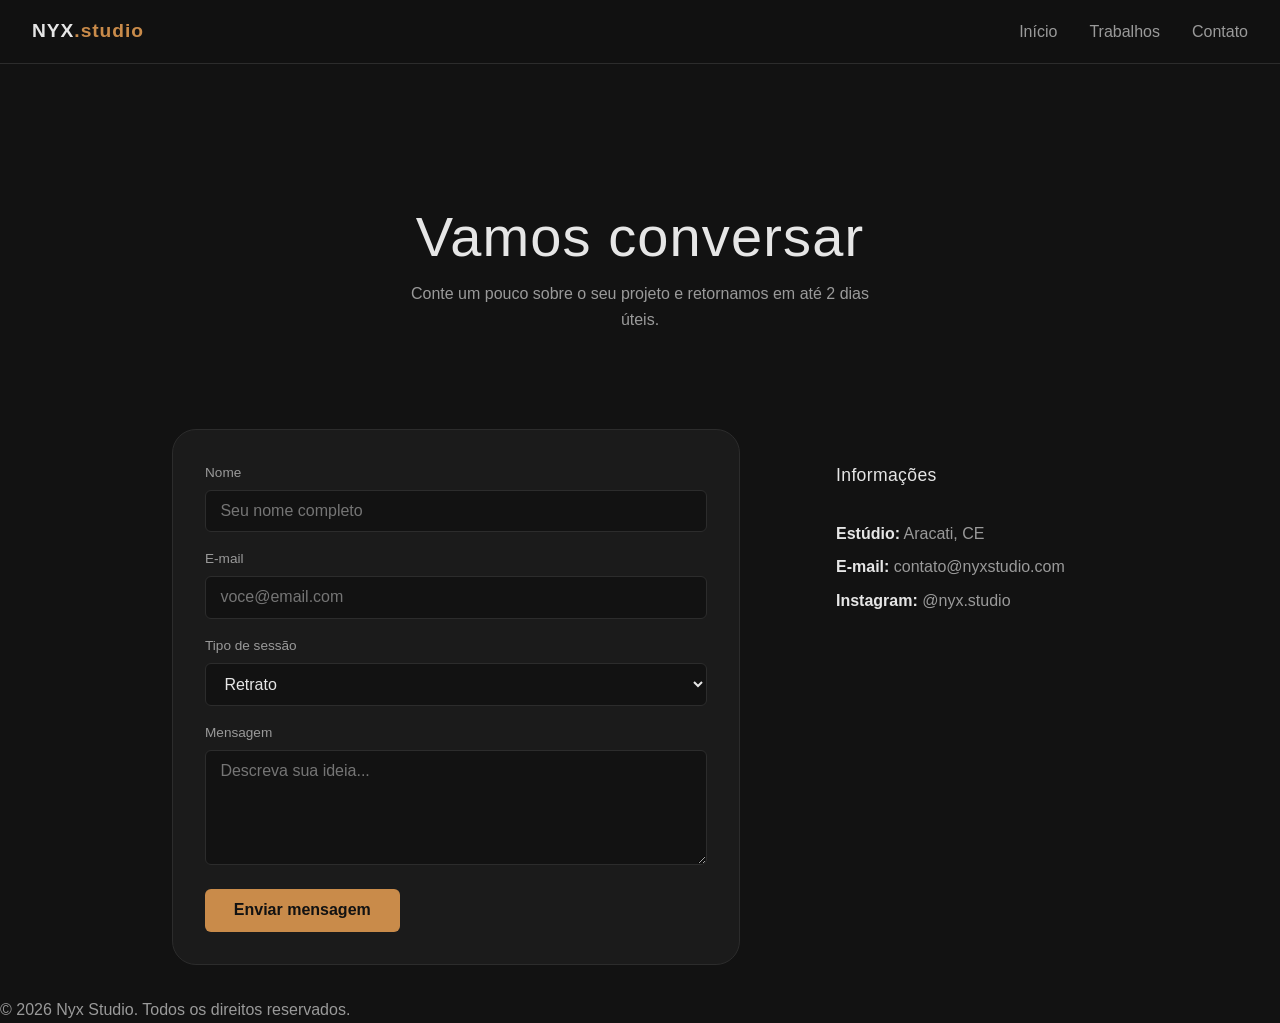
==== contato.html @ 2910cf09 "Adição das páginas detalhes e contato, e algumas configurações adicionais para cada uma" ====
<!DOCTYPE html>
<html lang="pt-BR">
<head>
  <meta charset="UTF-8">
  <meta name="viewport" content="width=device-width, initial-scale=1.0">
  <title>Contato | Nyx Studio</title>
  <link rel="stylesheet" href="./style.css">
</head>
<body>

  <header class="site-header">
    <a href="index.html" class="logo">NYX<span>.studio</span></a>
    <nav class="main-nav">
      <ul>
        <li><a href="index.html">Início</a></li>
        <li><a href="detalhes.html">Trabalhos</a></li>
        <li><a href="contato.html">Contato</a></li>
      </ul>
    </nav>
  </header>

  <main>

    <section class="page-header">
      <h1>Vamos conversar</h1>
      <p>Conte um pouco sobre o seu projeto e retornamos em até 2 dias úteis.</p>
    </section>

    <section class="contact">
      <form class="contact-form" action="#" method="post">

        <div class="form-group">
          <label for="nome">Nome</label>
          <input type="text" id="nome" name="nome" placeholder="Seu nome completo" required>
        </div>

        <div class="form-group">
          <label for="email">E-mail</label>
          <input type="email" id="email" name="email" placeholder="voce@email.com" required>
        </div>

        <div class="form-group">
          <label for="tipo">Tipo de sessão</label>
          <select id="tipo" name="tipo">
            <option value="retrato">Retrato</option>
            <option value="arquitetura">Arquitetura</option>
            <option value="still-life">Still Life</option>
            <option value="outro">Outro</option>
          </select>
        </div>

        <div class="form-group">
          <label for="mensagem">Mensagem</label>
          <textarea id="mensagem" name="mensagem" rows="5" placeholder="Descreva sua ideia..." required></textarea>
        </div>

        <button type="submit" class="btn-submit">Enviar mensagem</button>

      </form>

      <aside class="contact-info">
        <h2>Informações</h2>
        <p><strong>Estúdio:</strong> Aracati, CE</p>
        <p><strong>E-mail:</strong> contato@nyxstudio.com</p>
        <p><strong>Instagram:</strong> @nyx.studio</p>
      </aside>
    </section>

  </main>

  <footer class="site-footer">
    <p>&copy; 2026 Nyx Studio. Todos os direitos reservados.</p>
  </footer>

</body>
</html>
---- style.css ----
/* =========================================
   RESET
========================================= */
*, *::before, *::after {
  margin: 0;
  padding: 0;
  box-sizing: border-box;
}

img {
  max-width: 100%;
  display: block;
}

a {
  text-decoration: none;
  color: inherit;
}

ul {
  list-style: none;
}

/* =========================================
   CSS VARIABLES — paleta dark fosca
========================================= */
:root {
  /* cores */
  --color-bg: #121212;        /* fundo principal, preto fosco */
  --color-surface: #1b1b1b;   /* cards, blocos elevados */
  --color-border: #2c2c2c;    /* bordas sutis */
  --color-text: #e6e6e6;      /* texto principal */
  --color-text-muted: #9a9a9a;/* texto secundário */
  --color-accent: #c98b4a;    /* âmbar fosco, destaque */

  /* raio de borda */
  --radius-sm: 6px;
  --radius-md: 14px;
  --radius-lg: 24px;

  /* espaçamentos */
  --space-xs: 0.5rem;
  --space-sm: 1rem;
  --space-md: 2rem;
  --space-lg: 4rem;
  --space-xl: 8rem;

  /* tipografia */
  --font-base: 'Helvetica Neue', Arial, sans-serif;
}

/* =========================================
   BASE
========================================= */
body {
  font-family: var(--font-base);
  background-color: var(--color-bg);
  color: var(--color-text);
  line-height: 1.6;
  font-size: 1rem;
}

h1, h2, h3 {
  font-weight: 500;
  letter-spacing: 0.02em;
  color: var(--color-text);
}

h1 {
  font-size: clamp(2rem, 5vw, 3.5rem);
}

h2 {
  font-size: clamp(1.5rem, 3vw, 2rem);
  margin-bottom: var(--space-md);
}

h3 {
  font-size: 1.1rem;
}

em {
  color: var(--color-accent);
  font-style: normal;
}

p {
  color: var(--color-text-muted);
}

/* =========================================
   HEADER / NAV — Flexbox
========================================= */
.site-header {
  position: sticky;
  top: 0;
  z-index: 100;
  display: flex;
  align-items: center;
  justify-content: space-between;
  padding: var(--space-sm) var(--space-md);
  background-color: rgba(18, 18, 18, 0.85);
  backdrop-filter: blur(8px);
  border-bottom: 1px solid var(--color-border);
}

.logo {
  font-size: 1.2rem;
  font-weight: 600;
  letter-spacing: 0.05em;
}

.logo span {
  color: var(--color-accent);
}

.main-nav ul {
  display: flex;
  gap: var(--space-md);
}

.main-nav a {
  position: relative;
  padding: var(--space-xs) 0;
  color: var(--color-text-muted);
  transition: color 0.3s ease;
}

.main-nav a:hover,
.main-nav a:focus-visible {
  color: var(--color-text);
}

.main-nav a::after {
  content: '';
  position: absolute;
  left: 0;
  bottom: 0;
  width: 0;
  height: 1px;
  background-color: var(--color-accent);
  transition: width 0.3s ease;
}

.main-nav a:hover::after,
.main-nav a:focus-visible::after {
  width: 100%;
}

/* =========================================
   HERO
========================================= */
.hero {
  min-height: 70vh;
  display: flex;
  flex-direction: column;
  justify-content: center;
  padding: var(--space-md);
  text-align: center;
  background:
    radial-gradient(circle at 50% 30%, rgba(201, 139, 74, 0.08), transparent 60%),
    var(--color-bg);
}

.hero h1 {
  margin-bottom: var(--space-sm);
}

.hero p {
  font-size: 1.1rem;
}

/* =========================================
   ANIMATIONS
========================================= */
@keyframes fadeInUp {
  from {
    opacity: 0;
    transform: translateY(20px);
  }
  to {
    opacity: 1;
    transform: translateY(0);
  }
}

.hero h1,
.hero p {
  animation: fadeInUp 0.8s ease both;
}

.hero p {
  animation-delay: 0.2s;
}

/* =========================================
   SEÇÕES GERAIS (about, cards, gallery)
========================================= */
section {
  padding: var(--space-lg) var(--space-md);
}

section h2 {
  text-align: center;
}

.about {
  max-width: 700px;
  margin: 0 auto;
  text-align: center;
}

.about-img {
  width: 180px;
  border-radius: var(--radius-md);
  float: left;
  margin: 0 var(--space-md) var(--space-sm) 0;
}

.about p {
  text-align: left;
}

.about::after {
  content: '';
  display: block;
  clear: both;
}

/* =========================================
   CARDS — Flexbox
========================================= */
.cards-list {
  display: flex;
  flex-wrap: wrap;
  gap: var(--space-md);
  justify-content: center;
}

.card {
  flex: 1 1 260px;
  max-width: 320px;
  background-color: var(--color-surface);
  border: 1px solid var(--color-border);
  border-radius: var(--radius-md);
  padding: var(--space-md);
  text-align: center;
  transition: transform 0.3s ease, border-color 0.3s ease;
}

.card:hover {
  transform: translateY(-6px);
  border-color: var(--color-accent);
}

.card h3 {
  margin-bottom: var(--space-xs);
  color: var(--color-accent);
}

/* =========================================
   GALERIA — CSS Grid
========================================= */
.gallery-grid {
  display: grid;
  grid-template-columns: repeat(3, 1fr);
  gap: var(--space-sm);
}

.gallery-item {
  aspect-ratio: 1 / 1;
  overflow: hidden;
  border-radius: var(--radius-md);
  background-color: var(--color-surface);
}

.gallery-item img {
  width: 100%;
  height: 100%;
  object-fit: cover;
  transition: transform 0.4s ease;
}

.gallery-item:hover img {
  transform: scale(1.08);
}

/* =========================================
   RESPONSIVIDADE — Media Queries
========================================= */

/* Tablet (até 1024px) */
@media (max-width: 1024px) {
  .gallery-grid {
    grid-template-columns: repeat(2, 1fr);
  }
}

/* Mobile (até 640px) */
@media (max-width: 640px) {
  .site-header {
    flex-direction: column;
    gap: var(--space-xs);
    padding: var(--space-sm);
  }

  .main-nav ul {
    gap: var(--space-sm);
  }

  .hero {
    min-height: 50vh;
    padding: var(--space-md) var(--space-sm);
  }

  section {
    padding: var(--space-md) var(--space-sm);
  }

  .cards-list {
    flex-direction: column;
    align-items: center;
  }

  .card {
    width: 100%;
  }

  .gallery-grid {
    grid-template-columns: 1fr;
  }
}

/* Recurso CSS3: usuário que prefere menos movimento (acessibilidade) */
@media (prefers-reduced-motion: reduce) {
  * {
    transition: none !important;
    animation: none !important;
  }
}

/* =========================================
   IMAGE MODAL — técnica :target (sem JS)
========================================= */
.modal {
  display: none;
  position: fixed;
  inset: 0;
  z-index: 1000;
  align-items: center;
  justify-content: center;
}

.modal:target {
  display: flex;
}

.modal__overlay {
  position: absolute;
  inset: 0;
  background-color: rgba(0, 0, 0, 0.85);
}

.modal__content {
  position: relative;
  z-index: 1;
  max-width: 90vw;
  max-height: 85vh;
}

.modal__content img {
  max-width: 90vw;
  max-height: 85vh;
  border-radius: var(--radius-md);
  border: 1px solid var(--color-border);
}

.modal__close {
  position: absolute;
  top: -1.5rem;
  right: -1.5rem;
  width: 2.5rem;
  height: 2.5rem;
  display: flex;
  align-items: center;
  justify-content: center;
  background-color: var(--color-surface);
  border: 1px solid var(--color-border);
  border-radius: 50%;
  color: var(--color-text);
  font-size: 1.5rem;
  line-height: 1;
}

.modal__close:hover {
  color: var(--color-accent);
  border-color: var(--color-accent);
}

/* =========================================
   PÁGINA: DETALHES/TRABALHOS
========================================= */
.page-header {
  padding: var(--space-xl) var(--space-md) var(--space-lg);
  text-align: center;
}
 
.page-header p {
  max-width: 500px;
  margin: 0 auto;
}
 
.project-detail {
  display: flex;
  align-items: center;
  gap: var(--space-lg);
  padding: var(--space-lg) var(--space-md);
  max-width: 1100px;
  margin: 0 auto;
}
 
.project-detail--reverse {
  flex-direction: row-reverse;
}
 
.project-detail__text {
  flex: 1 1 320px;
}
 
.project-detail__tag {
  display: inline-block;
  padding: 0.25rem 0.75rem;
  margin-bottom: var(--space-sm);
  border: 1px solid var(--color-accent);
  border-radius: var(--radius-sm);
  color: var(--color-accent);
  font-size: 0.8rem;
  letter-spacing: 0.05em;
  text-transform: uppercase;
}
 
.project-detail__text h2 {
  margin-bottom: var(--space-sm);
}
 
.project-detail__grid {
  flex: 1 1 400px;
  display: grid;
  grid-template-columns: 1fr 1fr;
  gap: var(--space-sm);
}
 
.project-detail__grid img {
  border-radius: var(--radius-md);
  aspect-ratio: 3 / 4;
  object-fit: cover;
}
 
@media (max-width: 768px) {
  .project-detail,
  .project-detail--reverse {
    flex-direction: column;
  }
}

/* =========================================
   PÁGINA: CONTATO
========================================= */
.contact {
  display: flex;
  gap: var(--space-lg);
  max-width: 1000px;
  margin: 0 auto;
  padding: var(--space-md);
  align-items: flex-start;
}
 
.contact-form {
  flex: 2 1 400px;
  display: flex;
  flex-direction: column;
  gap: var(--space-sm);
  background-color: var(--color-surface);
  border: 1px solid var(--color-border);
  border-radius: var(--radius-lg);
  padding: var(--space-md);
}
 
.form-group {
  display: flex;
  flex-direction: column;
  gap: 0.4rem;
}
 
.form-group label {
  font-size: 0.85rem;
  color: var(--color-text-muted);
}
 
.form-group input,
.form-group select,
.form-group textarea {
  font-family: var(--font-base);
  font-size: 1rem;
  color: var(--color-text);
  background-color: var(--color-bg);
  border: 1px solid var(--color-border);
  border-radius: var(--radius-sm);
  padding: 0.7rem 0.9rem;
  transition: border-color 0.3s ease;
}
 
.form-group textarea {
  resize: vertical;
}
 
.form-group input:focus,
.form-group select:focus,
.form-group textarea:focus {
  outline: none;
  border-color: var(--color-accent);
}
 
.btn-submit {
  align-self: flex-start;
  margin-top: var(--space-xs);
  padding: 0.8rem 1.8rem;
  background-color: var(--color-accent);
  color: var(--color-bg);
  border: none;
  border-radius: var(--radius-sm);
  font-size: 1rem;
  font-weight: 600;
  cursor: pointer;
  transition: opacity 0.3s ease;
}
 
.btn-submit:hover {
  opacity: 0.85;
}
 
.contact-info {
  flex: 1 1 220px;
  padding: var(--space-md);
}
 
.contact-info h2 {
  text-align: left;
  font-size: 1.1rem;
}
 
.contact-info p {
  margin-bottom: var(--space-xs);
}
 
.contact-info strong {
  color: var(--color-text);
}
 
@media (max-width: 768px) {
  .contact {
    flex-direction: column;
  }
}
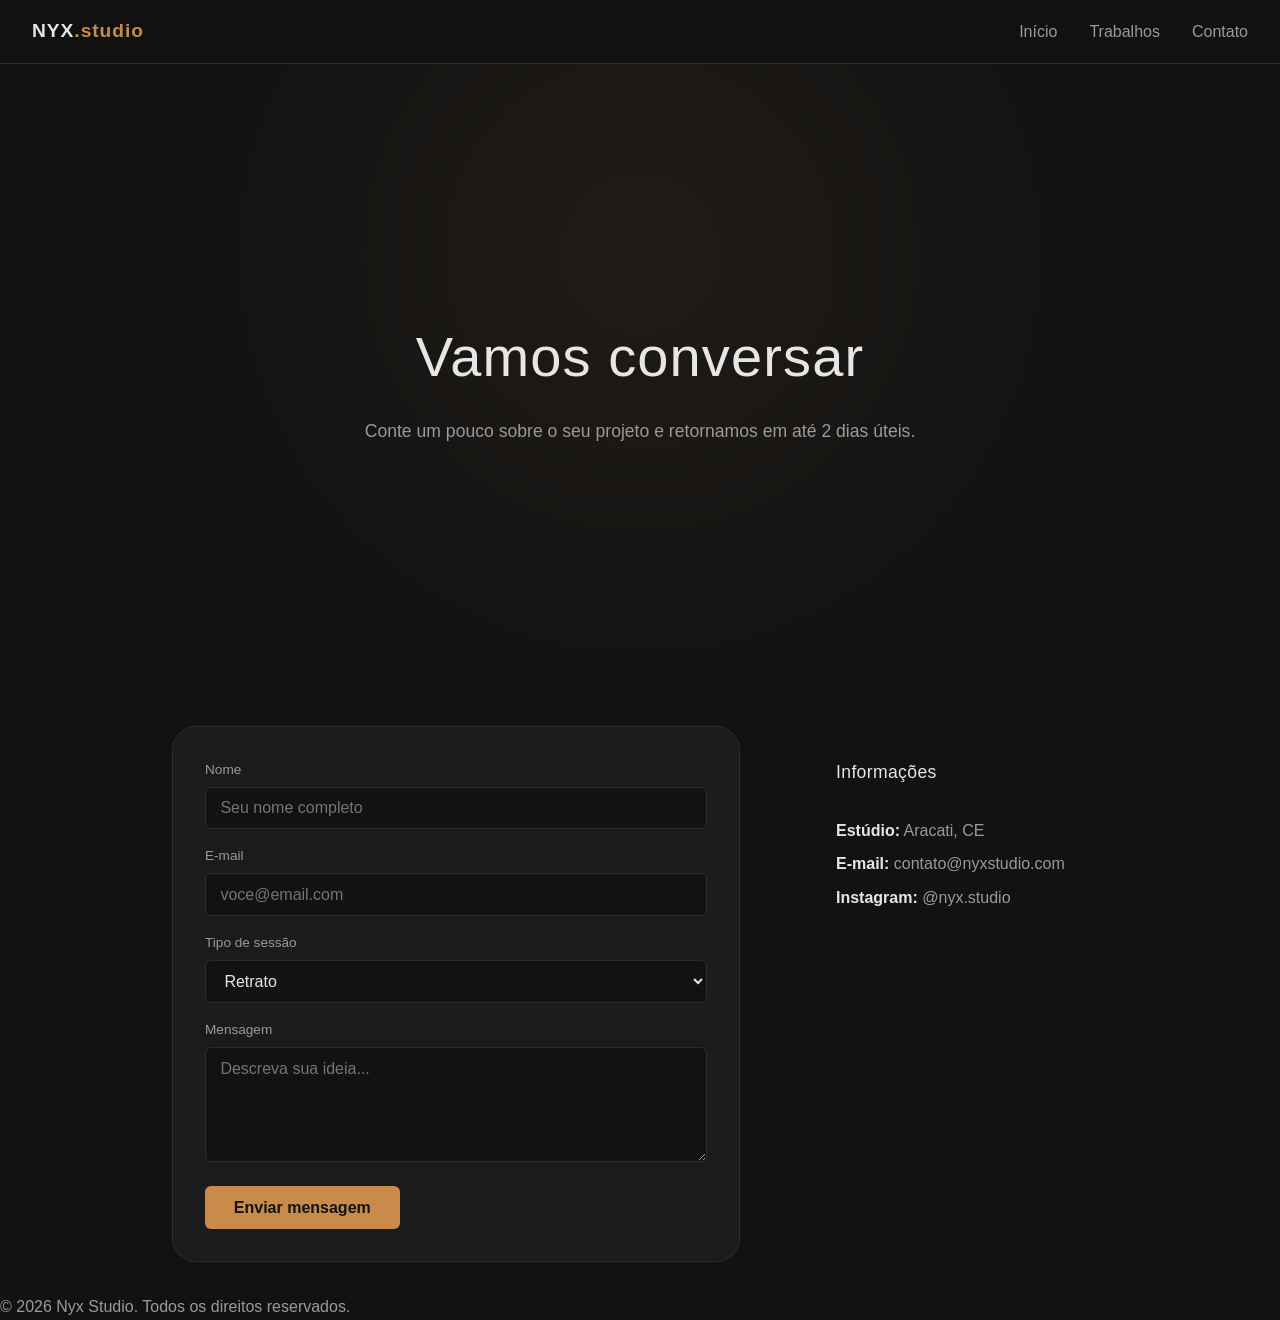
==== commit 4b9b40f8: "ajuste hero páginas contato, detalhes" ====
--- a/contato.html
+++ b/contato.html
@@ -21,7 +21,7 @@
 
   <main>
 
-    <section class="page-header">
+    <section class="hero">
       <h1>Vamos conversar</h1>
       <p>Conte um pouco sobre o seu projeto e retornamos em até 2 dias úteis.</p>
     </section>
--- a/style.css
+++ b/style.css
@@ -561,4 +561,4 @@
   .contact {
     flex-direction: column;
   }
-}+}
